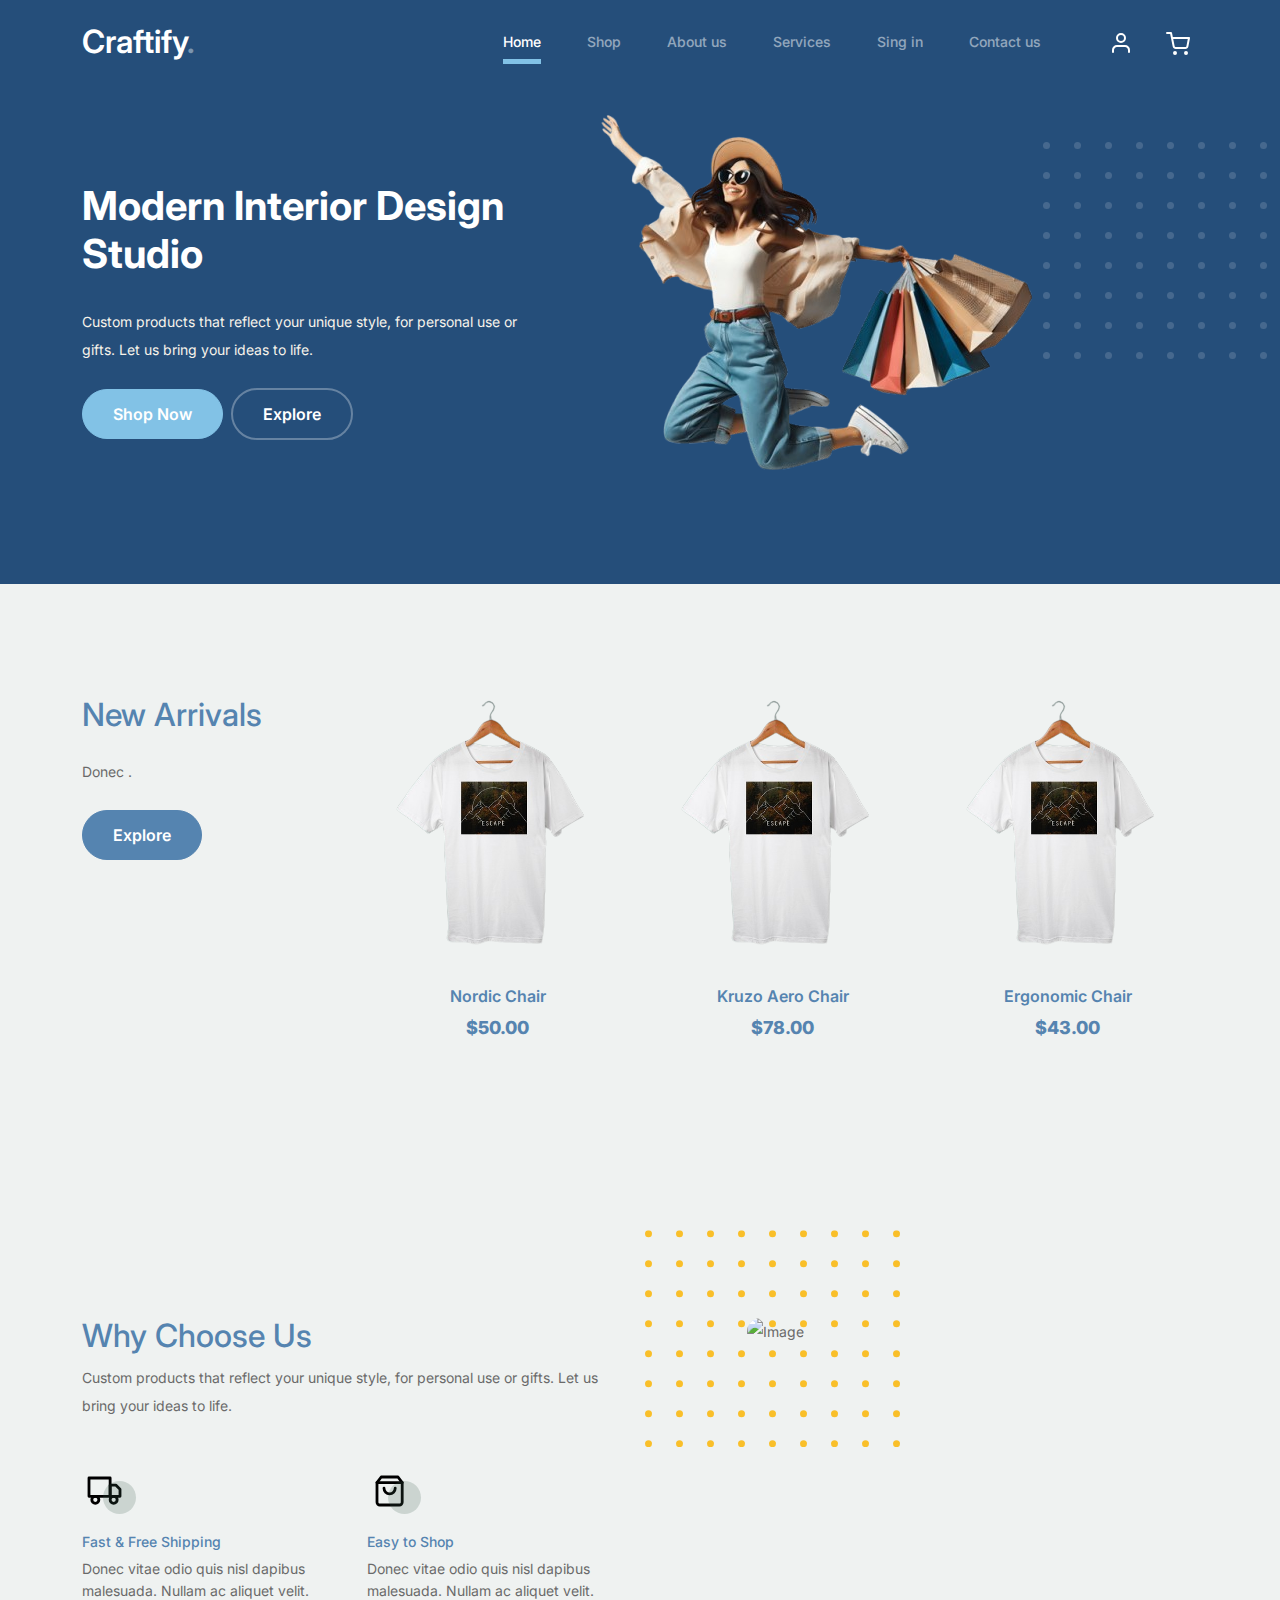
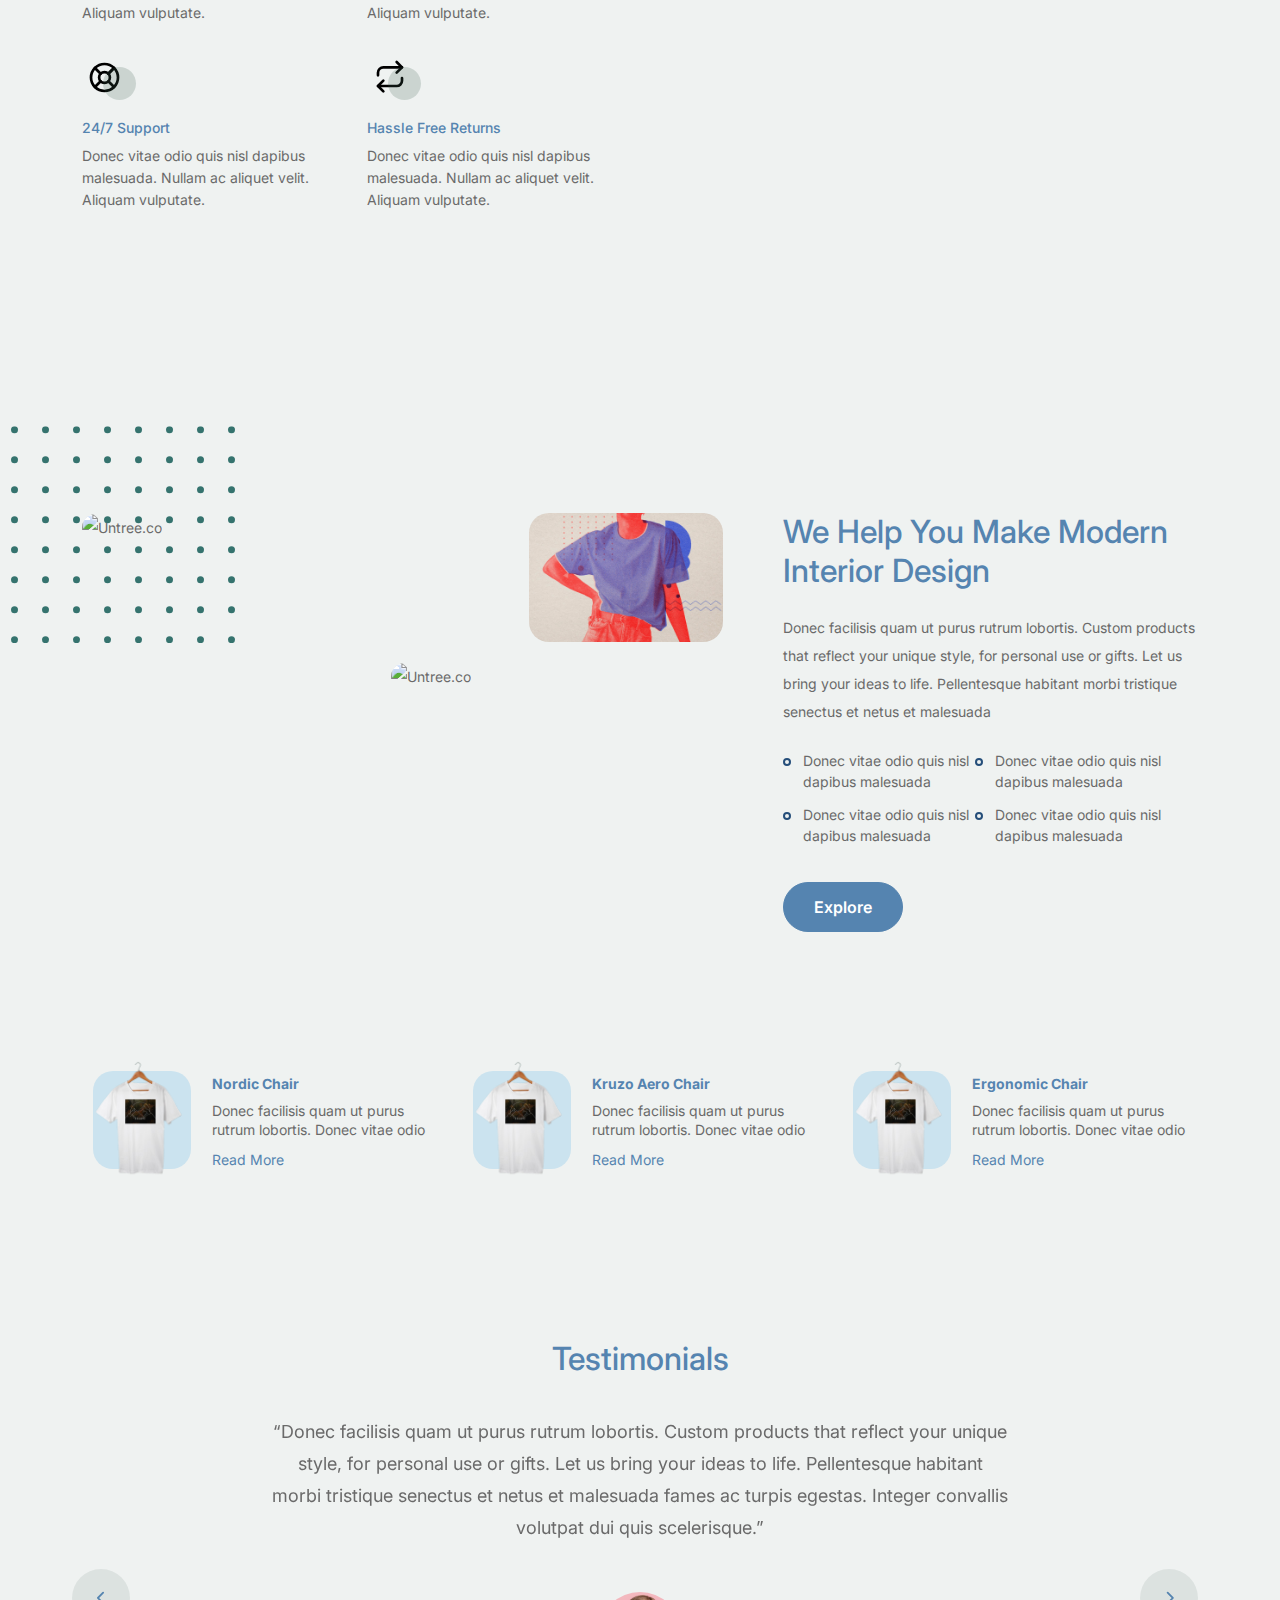
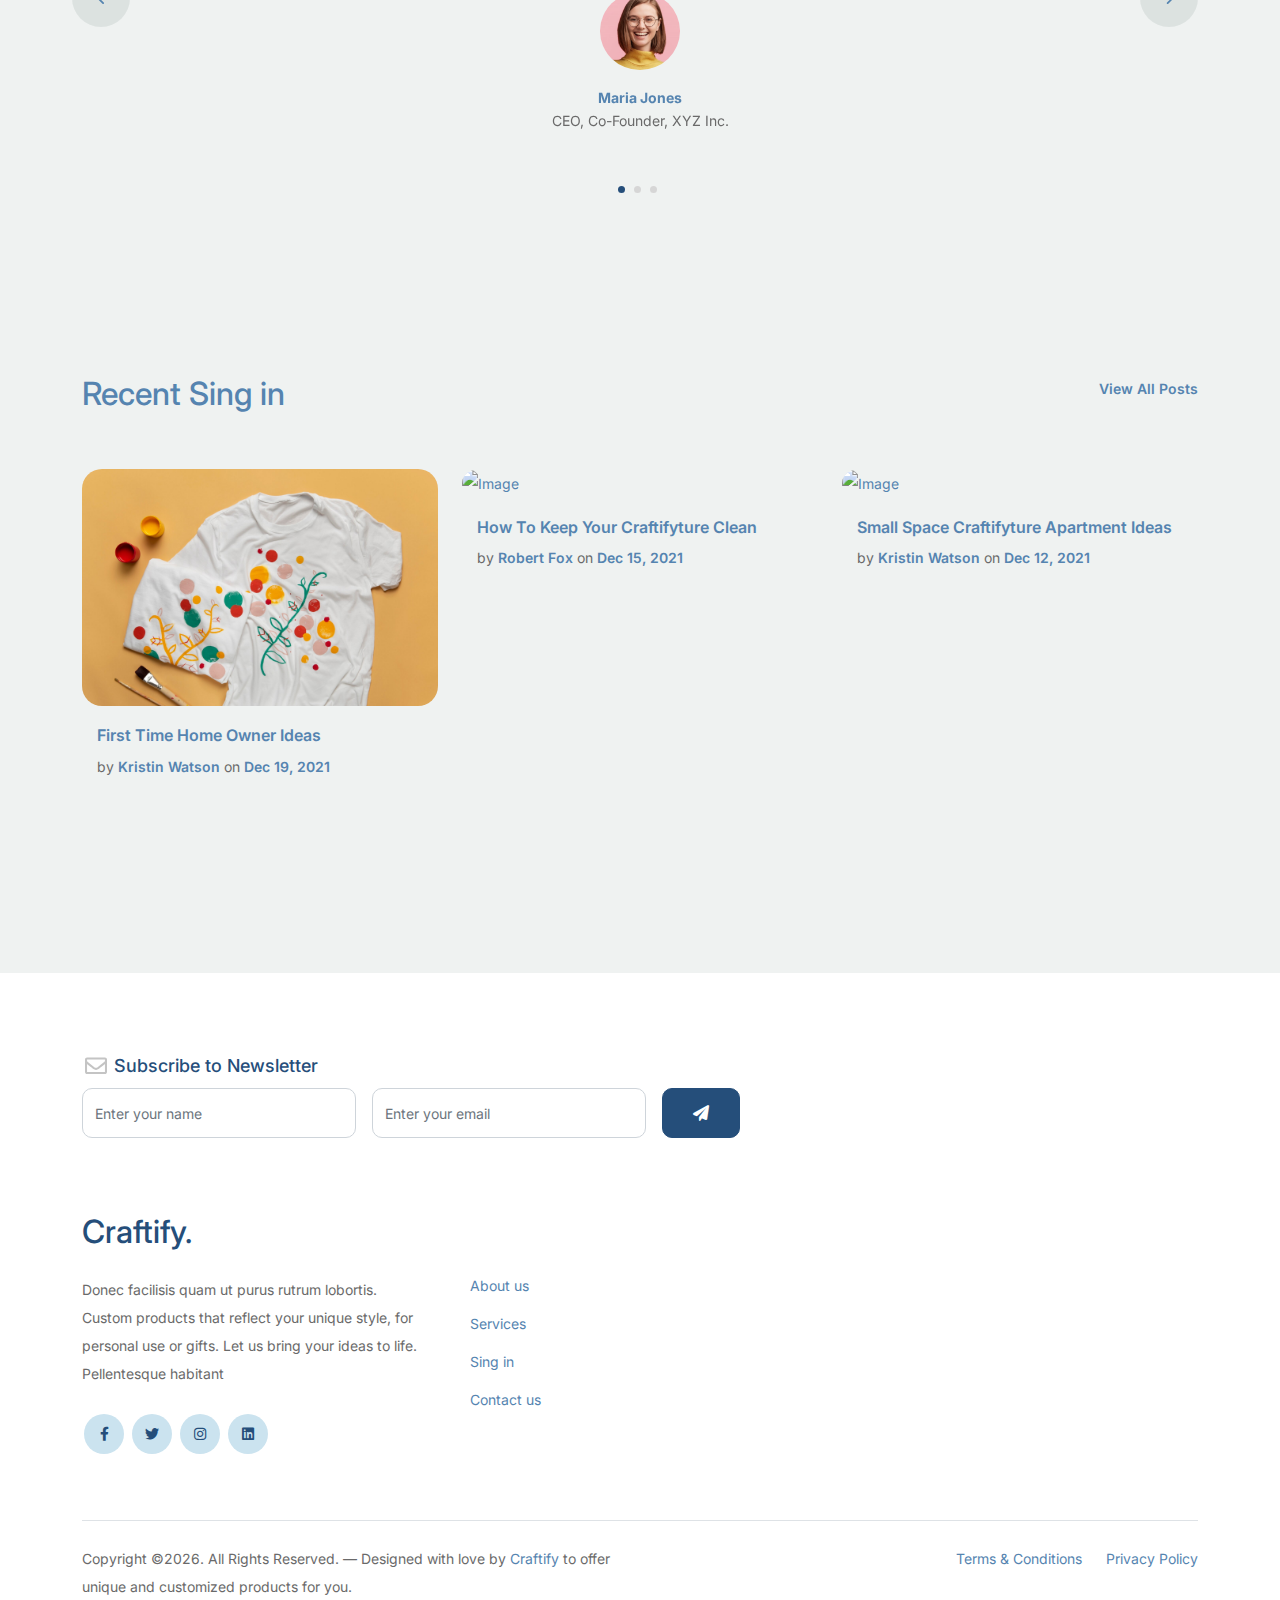
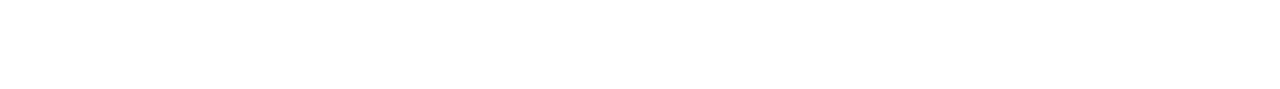
==== public/furni-ed/index.html @ 2b3f705b "Change folder location" ====
<!-- /*
* Bootstrap 5
* Template Name: Craftify
* Template Author: Untree.co
* Template URI: https://untree.co/
* License: https://creativecommons.org/licenses/by/3.0/
*/ -->
<!doctype html>
<html lang="en">
<head>
  <meta charset="utf-8">
  <meta name="viewport" content="width=device-width, initial-scale=1, shrink-to-fit=no">
  <meta name="author" content="Untree.co">
  
  <meta name="description" content="" />
  <meta name="keywords" content="bootstrap, bootstrap4" />

		<!-- Bootstrap CSS -->
		<link href="css/bootstrap.min.css" rel="stylesheet">
		<link href="https://cdnjs.cloudflare.com/ajax/libs/font-awesome/6.0.0-beta3/css/all.min.css" rel="stylesheet">
		<link href="css/tiny-slider.css" rel="stylesheet">
		<link href="css/style.css" rel="stylesheet">
		<link rel="shortcut icon" href="store.png">
		<title>Craftify</title>
	</head>

	<body>

		<!-- Start Header/Navigation -->
		<nav class="custom-navbar navbar navbar navbar-expand-md navbar-dark bg-dark" arial-label="Craftify navigation bar">

			<div class="container">
				<a class="navbar-brand" href="index.html">Craftify<span>.</span></a>

				<button class="navbar-toggler" type="button" data-bs-toggle="collapse" data-bs-target="#navbarsCraftify" aria-controls="navbarsCraftify" aria-expanded="false" aria-label="Toggle navigation">
					<span class="navbar-toggler-icon"></span>
				</button>

				<div class="collapse navbar-collapse" id="navbarsCraftify">
					<ul class="custom-navbar-nav navbar-nav ms-auto mb-2 mb-md-0">
						<li class="nav-item active">
							<a class="nav-link" href="index.html">Home</a>
						</li>
						<li><a class="nav-link" href="shop.html">Shop</a></li>
						<li><a class="nav-link" href="about.html">About us</a></li>
						<li><a class="nav-link" href="services.html">Services</a></li>
						<li><a class="nav-link" href="Singin.html">Sing in</a></li>
						<li><a class="nav-link" href="contact.html">Contact us</a></li>
					</ul>

					<ul class="custom-navbar-cta navbar-nav mb-2 mb-md-0 ms-5">
						<li><a class="nav-link" href="#"><img src="images/user.svg"></a></li>
						<li><a class="nav-link" href="cart.html"><img src="images/cart.svg"></a></li>
					</ul>
				</div>
			</div>
				
		</nav>
		<!-- End Header/Navigation -->

		<!-- Start Hero Section -->
			<div class="hero">
				<div class="container">
					<div class="row justify-content-between">
						<div class="col-lg-5">
							<div class="intro-excerpt">
								<h1>Modern Interior <span clsas="d-block">Design Studio</span></h1>
								<p class="mb-4">Custom products that reflect your unique style, for personal use or gifts. Let us bring your ideas to life.</p>
								<p><a href="" class="btn btn-secondary me-2">Shop Now</a><a href="#" class="btn btn-white-outline">Explore</a></p>
							</div>
						</div>
						<div class="col-lg-7">
							<div class="hero-img-wrap">
 								<img src="images/pngtre.png" class="img-fluid">
 							</div>
						</div>
					</div>
				</div>
			</div>
		<!-- End Hero Section -->

		<!-- Start Product Section -->
		<div class="product-section">
			<div class="container">
				<div class="row">

					<!-- Start Column 1 -->
					<div class="col-md-12 col-lg-3 mb-5 mb-lg-0">
						<h2 class="mb-4 section-title">New Arrivals</h2>
						<p class="mb-4">Donec . </p>
						<p><a href="shop.html" class="btn">Explore</a></p>
					</div> 
					<!-- End Column 1 -->

					<!-- Start Column 2 -->
					<div class="col-12 col-md-4 col-lg-3 mb-5 mb-md-0">
						<a class="product-item" href="cart.html">
							<img src="images/att.png" class="img-fluid product-thumbnail">
							<h3 class="product-title">Nordic Chair</h3>
							<strong class="product-price">$50.00</strong>

							<span class="icon-cross">
								<img src="images/cross.svg" class="img-fluid">
							</span>
						</a>
					</div> 
					<!-- End Column 2 -->

					<!-- Start Column 3 -->
					<div class="col-12 col-md-4 col-lg-3 mb-5 mb-md-0">
						<a class="product-item" href="cart.html">
							<img src="images/att.png" class="img-fluid product-thumbnail">
							<h3 class="product-title">Kruzo Aero Chair</h3>
							<strong class="product-price">$78.00</strong>

							<span class="icon-cross">
								<img src="images/cross.svg" class="img-fluid">
							</span>
						</a>
					</div>
					<!-- End Column 3 -->

					<!-- Start Column 4 -->
					<div class="col-12 col-md-4 col-lg-3 mb-5 mb-md-0">
						<a class="product-item" href="cart.html">
							<img src="images/att.png" class="img-fluid product-thumbnail">
							<h3 class="product-title">Ergonomic Chair</h3>
							<strong class="product-price">$43.00</strong>

							<span class="icon-cross">
								<img src="images/cross.svg" class="img-fluid">
							</span>
						</a>
					</div>
					<!-- End Column 4 -->

				</div>
			</div>
		</div>
		<!-- End Product Section -->

		<!-- Start Why Choose Us Section -->
		<div class="why-choose-section">
			<div class="container">
				<div class="row justify-content-between">
					<div class="col-lg-6">
						<h2 class="section-title">Why Choose Us</h2>
						<p>Custom products that reflect your unique style, for personal use or gifts. Let us bring your ideas to life.</p>

						<div class="row my-5">
							<div class="col-6 col-md-6">
								<div class="feature">
									<div class="icon">
										<img src="images/truck.svg" alt="Image" class="imf-fluid">
									</div>
									<h3>Fast &amp; Free Shipping</h3>
									<p>Donec vitae odio quis nisl dapibus malesuada. Nullam ac aliquet velit. Aliquam vulputate.</p>
								</div>
							</div>

							<div class="col-6 col-md-6">
								<div class="feature">
									<div class="icon">
										<img src="images/bag.svg" alt="Image" class="imf-fluid">
									</div>
									<h3>Easy to Shop</h3>
									<p>Donec vitae odio quis nisl dapibus malesuada. Nullam ac aliquet velit. Aliquam vulputate.</p>
								</div>
							</div>

							<div class="col-6 col-md-6">
								<div class="feature">
									<div class="icon">
										<img src="images/support.svg" alt="Image" class="imf-fluid">
									</div>
									<h3>24/7 Support</h3>
									<p>Donec vitae odio quis nisl dapibus malesuada. Nullam ac aliquet velit. Aliquam vulputate.</p>
								</div>
							</div>

							<div class="col-6 col-md-6">
								<div class="feature">
									<div class="icon">
										<img src="images/return.svg" alt="Image" class="imf-fluid">
									</div>
									<h3>Hassle Free Returns</h3>
									<p>Donec vitae odio quis nisl dapibus malesuada. Nullam ac aliquet velit. Aliquam vulputate.</p>
								</div>
							</div>

						</div>
					</div>

					<div class="col-lg-5">
						<div class="img-wrap">
							<img src="images/front.jpg" alt="Image" class="img-fluid">
						</div>
					</div>

				</div>
			</div>
		</div>
		<!-- End Why Choose Us Section -->

		<!-- Start We Help Section -->
		<div class="we-help-section">
			<div class="container">
				<div class="row justify-content-between">
					<div class="col-lg-7 mb-5 mb-lg-0">
						<div class="imgs-grid">
							<div class="grid grid-1"><img src="images/woman.jpg" alt="Untree.co"></div>
							<div class="grid grid-2"><img src="images/xx.jpg" alt="Untree.co"></div>
							<div class="grid grid-3"><img src="images/pretty.jpg" alt="Untree.co"></div>
						</div>
					</div>
					<div class="col-lg-5 ps-lg-5">
						<h2 class="section-title mb-4">We Help You Make Modern Interior Design</h2>
						<p>Donec facilisis quam ut purus rutrum lobortis. Custom products that reflect your unique style, for personal use or gifts. Let us bring your ideas to life. Pellentesque habitant morbi tristique senectus et netus et malesuada</p>

						<ul class="list-unstyled custom-list my-4">
							<li>Donec vitae odio quis nisl dapibus malesuada</li>
							<li>Donec vitae odio quis nisl dapibus malesuada</li>
							<li>Donec vitae odio quis nisl dapibus malesuada</li>
							<li>Donec vitae odio quis nisl dapibus malesuada</li>
						</ul>
						<p><a herf="#" class="btn">Explore</a></p>
					</div>
				</div>
			</div>
		</div>
		<!-- End We Help Section -->

		<!-- Start Popular Product -->
		<div class="popular-product">
			<div class="container">
				<div class="row">

					<div class="col-12 col-md-6 col-lg-4 mb-4 mb-lg-0">
						<div class="product-item-sm d-flex">
							<div class="thumbnail">
								<img src="images/att.png" alt="Image" class="img-fluid">
							</div>
							<div class="pt-3">
								<h3>Nordic Chair</h3>
								<p>Donec facilisis quam ut purus rutrum lobortis. Donec vitae odio </p>
								<p><a href="#">Read More</a></p>
							</div>
						</div>
					</div>

					<div class="col-12 col-md-6 col-lg-4 mb-4 mb-lg-0">
						<div class="product-item-sm d-flex">
							<div class="thumbnail">
								<img src="images/att.png" alt="Image" class="img-fluid">
							</div>
							<div class="pt-3">
								<h3>Kruzo Aero Chair</h3>
								<p>Donec facilisis quam ut purus rutrum lobortis. Donec vitae odio </p>
								<p><a href="#">Read More</a></p>
							</div>
						</div>
					</div>

					<div class="col-12 col-md-6 col-lg-4 mb-4 mb-lg-0">
						<div class="product-item-sm d-flex">
							<div class="thumbnail">
								<img src="images/att.png" alt="Image" class="img-fluid">
							</div>
							<div class="pt-3">
								<h3>Ergonomic Chair</h3>
								<p>Donec facilisis quam ut purus rutrum lobortis. Donec vitae odio </p>
								<p><a href="#">Read More</a></p>
							</div>
						</div>
					</div>

				</div>
			</div>
		</div>
		<!-- End Popular Product -->

		<!-- Start Testimonial Slider -->
		<div class="testimonial-section">
			<div class="container">
				<div class="row">
					<div class="col-lg-7 mx-auto text-center">
						<h2 class="section-title">Testimonials</h2>
					</div>
				</div>

				<div class="row justify-content-center">
					<div class="col-lg-12">
						<div class="testimonial-slider-wrap text-center">

							<div id="testimonial-nav">
								<span class="prev" data-controls="prev"><span class="fa fa-chevron-left"></span></span>
								<span class="next" data-controls="next"><span class="fa fa-chevron-right"></span></span>
							</div>

							<div class="testimonial-slider">
								
								<div class="item">
									<div class="row justify-content-center">
										<div class="col-lg-8 mx-auto">

											<div class="testimonial-block text-center">
												<blockquote class="mb-5">
													<p>&ldquo;Donec facilisis quam ut purus rutrum lobortis. Custom products that reflect your unique style, for personal use or gifts. Let us bring your ideas to life. Pellentesque habitant morbi tristique senectus et netus et malesuada fames ac turpis egestas. Integer convallis volutpat dui quis scelerisque.&rdquo;</p>
												</blockquote>

												<div class="author-info">
													<div class="author-pic">
														<img src="images/person-1.png" alt="Maria Jones" class="img-fluid">
													</div>
													<h3 class="font-weight-bold">Maria Jones</h3>
													<span class="position d-block mb-3">CEO, Co-Founder, XYZ Inc.</span>
												</div>
											</div>

										</div>
									</div>
								</div> 
								<!-- END item -->

								<div class="item">
									<div class="row justify-content-center">
										<div class="col-lg-8 mx-auto">

											<div class="testimonial-block text-center">
												<blockquote class="mb-5">
													<p>&ldquo;Donec facilisis quam ut purus rutrum lobortis. Custom products that reflect your unique style, for personal use or gifts. Let us bring your ideas to life. Pellentesque habitant morbi tristique senectus et netus et malesuada fames ac turpis egestas. Integer convallis volutpat dui quis scelerisque.&rdquo;</p>
												</blockquote>

												<div class="author-info">
													<div class="author-pic">
														<img src="images/person-1.png" alt="Maria Jones" class="img-fluid">
													</div>
													<h3 class="font-weight-bold">Maria Jones</h3>
													<span class="position d-block mb-3">CEO, Co-Founder, XYZ Inc.</span>
												</div>
											</div>

										</div>
									</div>
								</div> 
								<!-- END item -->

								<div class="item">
									<div class="row justify-content-center">
										<div class="col-lg-8 mx-auto">

											<div class="testimonial-block text-center">
												<blockquote class="mb-5">
													<p>&ldquo;Donec facilisis quam ut purus rutrum lobortis. Custom products that reflect your unique style, for personal use or gifts. Let us bring your ideas to life. Pellentesque habitant morbi tristique senectus et netus et malesuada fames ac turpis egestas. Integer convallis volutpat dui quis scelerisque.&rdquo;</p>
												</blockquote>

												<div class="author-info">
													<div class="author-pic">
														<img src="images/person-1.png" alt="Maria Jones" class="img-fluid">
													</div>
													<h3 class="font-weight-bold">Maria Jones</h3>
													<span class="position d-block mb-3">CEO, Co-Founder, XYZ Inc.</span>
												</div>
											</div>

										</div>
									</div>
								</div> 
								<!-- END item -->

							</div>

						</div>
					</div>
				</div>
			</div>
		</div>
		<!-- End Testimonial Slider -->

		<!-- Start Singin Section -->
		<div class="Singin-section">
			<div class="container">
				<div class="row mb-5">
					<div class="col-md-6">
						<h2 class="section-title">Recent Sing in</h2>
					</div>
					<div class="col-md-6 text-start text-md-end">
						<a href="#" class="more">View All Posts</a>
					</div>
				</div>

				<div class="row">

					<div class="col-12 col-sm-6 col-md-4 mb-4 mb-md-0">
						<div class="post-entry">
							<a href="#" class="post-thumbnail"><img src="images/plain.jpg" alt="Image" class="img-fluid"></a>
							<div class="post-content-entry">
								<h3><a href="#">First Time Home Owner Ideas</a></h3>
								<div class="meta">
									<span>by <a href="#">Kristin Watson</a></span> <span>on <a href="#">Dec 19, 2021</a></span>
								</div>
							</div>
						</div>
					</div>

					<div class="col-12 col-sm-6 col-md-4 mb-4 mb-md-0">
						<div class="post-entry">
							<a href="#" class="post-thumbnail"><img src="images/top.jpg" alt="Image" class="img-fluid"></a>
							<div class="post-content-entry">
								<h3><a href="#">How To Keep Your Craftifyture Clean</a></h3>
								<div class="meta">
									<span>by <a href="#">Robert Fox</a></span> <span>on <a href="#">Dec 15, 2021</a></span>
								</div>
							</div>
						</div>
					</div>

					<div class="col-12 col-sm-6 col-md-4 mb-4 mb-md-0">
						<div class="post-entry">
							<a href="#" class="post-thumbnail"><img src="images/white.jpg" alt="Image" class="img-fluid"></a>
							<div class="post-content-entry">
								<h3><a href="#">Small Space Craftifyture Apartment Ideas</a></h3>
								<div class="meta">
									<span>by <a href="#">Kristin Watson</a></span> <span>on <a href="#">Dec 12, 2021</a></span>
								</div>
							</div>
						</div>
					</div>

				</div>
			</div>
		</div>
		<!-- End Singin Section -->	

		
		<!-- Start Footer Section -->
		<footer class="footer-section">
			<div class="container relative">


				<div class="row">
					<div class="col-lg-8">
						<div class="subscription-form">
							<h3 class="d-flex align-items-center"><span class="me-1"><img src="images/envelope-outline.svg" alt="Image" class="img-fluid"></span><span>Subscribe to Newsletter</span></h3>

							<form action="#" class="row g-3">
								<div class="col-auto">
									<input type="text" class="form-control" placeholder="Enter your name">
								</div>
								<div class="col-auto">
									<input type="email" class="form-control" placeholder="Enter your email">
								</div>
								<div class="col-auto">
									<button class="btn btn-primary">
										<span class="fa fa-paper-plane"></span>
									</button>
								</div>
							</form>

						</div>
					</div>
				</div>

				<div class="row g-5 mb-5">
					<div class="col-lg-4">
						<div class="mb-4 footer-logo-wrap"><a href="#" class="footer-logo">Craftify<span>.</span></a></div>
						<p class="mb-4">Donec facilisis quam ut purus rutrum lobortis. Custom products that reflect your unique style, for personal use or gifts. Let us bring your ideas to life. Pellentesque habitant</p>

						<ul class="list-unstyled custom-social">
							<li><a href="#"><span class="fa fa-brands fa-facebook-f"></span></a></li>
							<li><a href="#"><span class="fa fa-brands fa-twitter"></span></a></li>
							<li><a href="#"><span class="fa fa-brands fa-instagram"></span></a></li>
							<li><a href="#"><span class="fa fa-brands fa-linkedin"></span></a></li>
						</ul>
					</div>

					<div class="col-lg-8">
						<div class="row links-wrap">
							<div class="col-6 col-sm-6 col-md-3">
								<ul class="list-unstyled">
									<li><a href="#">About us</a></li>
									<li><a href="#">Services</a></li>
									<li><a href="#">Sing in</a></li>
									<li><a href="#">Contact us</a></li>
								</ul>
							</div>

						

						
						</div>
					</div>

				</div>

				<div class="border-top copyright">
					<div class="row pt-4">
						<div class="col-lg-6">
							<p class="mb-2 text-center text-lg-start">
								Copyright &copy;<script>document.write(new Date().getFullYear());</script>. All Rights Reserved. &mdash; 
								Designed with love by <a href="http://127.0.0.1:5500/furni-ed/index.html">Craftify</a> 
								to offer unique and customized products for you.
							</p>
							
						</div>

						<div class="col-lg-6 text-center text-lg-end">
							<ul class="list-unstyled d-inline-flex ms-auto">
								<li class="me-4"><a href="#">Terms &amp; Conditions</a></li>
								<li><a href="#">Privacy Policy</a></li>
							</ul>
						</div>

					</div>
				</div>

			</div>
		</footer>
		<!-- End Footer Section -->	



		<script src="js/bootstrap.bundle.min.js"></script>
		<script src="js/tiny-slider.js"></script>
		<script src="js/custom.js"></script>
	</body>

</html>
---- public/furni-ed/css/tiny-slider.css ----
.tns-outer{padding:0 !important}.tns-outer [hidden]{display:none !important}.tns-outer [aria-controls],.tns-outer [data-action]{cursor:pointer}.tns-slider{-webkit-transition:all 0s;-moz-transition:all 0s;transition:all 0s}.tns-slider>.tns-item{-webkit-box-sizing:border-box;-moz-box-sizing:border-box;box-sizing:border-box}.tns-horizontal.tns-subpixel{white-space:nowrap}.tns-horizontal.tns-subpixel>.tns-item{display:inline-block;vertical-align:top;white-space:normal}.tns-horizontal.tns-no-subpixel:after{content:'';display:table;clear:both}.tns-horizontal.tns-no-subpixel>.tns-item{float:left}.tns-horizontal.tns-carousel.tns-no-subpixel>.tns-item{margin-right:-100%}.tns-no-calc{position:relative;left:0}.tns-gallery{position:relative;left:0;min-height:1px}.tns-gallery>.tns-item{position:absolute;left:-100%;-webkit-transition:transform 0s, opacity 0s;-moz-transition:transform 0s, opacity 0s;transition:transform 0s, opacity 0s}.tns-gallery>.tns-slide-active{position:relative;left:auto !important}.tns-gallery>.tns-moving{-webkit-transition:all 0.25s;-moz-transition:all 0.25s;transition:all 0.25s}.tns-autowidth{display:inline-block}.tns-lazy-img{-webkit-transition:opacity 0.6s;-moz-transition:opacity 0.6s;transition:opacity 0.6s;opacity:0.6}.tns-lazy-img.tns-complete{opacity:1}.tns-ah{-webkit-transition:height 0s;-moz-transition:height 0s;transition:height 0s}.tns-ovh{overflow:hidden}.tns-visually-hidden{position:absolute;left:-10000em}.tns-transparent{opacity:0;visibility:hidden}.tns-fadeIn{opacity:1;filter:alpha(opacity=100);z-index:0}.tns-normal,.tns-fadeOut{opacity:0;filter:alpha(opacity=0);z-index:-1}.tns-vpfix{white-space:nowrap}.tns-vpfix>div,.tns-vpfix>li{display:inline-block}.tns-t-subp2{margin:0 auto;width:310px;position:relative;height:10px;overflow:hidden}.tns-t-ct{width:2333.3333333%;width:-webkit-calc(100% * 70 / 3);width:-moz-calc(100% * 70 / 3);width:calc(100% * 70 / 3);position:absolute;right:0}.tns-t-ct:after{content:'';display:table;clear:both}.tns-t-ct>div{width:1.4285714%;width:-webkit-calc(100% / 70);width:-moz-calc(100% / 70);width:calc(100% / 70);height:10px;float:left}

/*# sourceMappingURL=sourcemaps/tiny-slider.css.map */
---- public/furni-ed/css/style.css ----
/*
* Template Name: UntreeStore
* Template Author: Untree.co
* Author URI: https://untree.co/
* License: https://creativecommons.org/licenses/by/3.0/
*/
@import url("https://fonts.googleapis.com/css2?family=Inter:wght@400;500;600;700;800&display=swap");
body {
  overflow-x: hidden;
  position: relative; }

body {
  font-family: "Inter", sans-serif;
  font-weight: 400;
  line-height: 28px;
  color: #6a6a6a;
  font-size: 14px;
  background-color: #eff2f1; }

a {
  text-decoration: none;
  -webkit-transition: .3s all ease;
  -o-transition: .3s all ease;
  transition: .3s all ease;
  color: #5584b0;
  text-decoration: underline; }
  a:hover {
    color: #5584b0;
    text-decoration: none; }
  a.more {
    font-weight: 600;
    text-decoration: none; }

.custom-navbar {
  background: #254e7a !important;
  padding-top: 20px;
  padding-bottom: 20px; }
  .custom-navbar .navbar-brand {
    font-size: 32px;
    font-weight: 600; }
    .custom-navbar .navbar-brand > span {
      opacity: .4; }
  .custom-navbar .navbar-toggler {
    border-color: transparent; }
    .custom-navbar .navbar-toggler:active, .custom-navbar .navbar-toggler:focus {
      -webkit-box-shadow: none;
      box-shadow: none;
      outline: none; }
  @media (min-width: 992px) {
    .custom-navbar .custom-navbar-nav li {
      margin-left: 15px;
      margin-right: 15px; } }
  .custom-navbar .custom-navbar-nav li a {
    font-weight: 500;
    color: #ffffff !important;
    opacity: .5;
    -webkit-transition: .3s all ease;
    -o-transition: .3s all ease;
    transition: .3s all ease;
    position: relative; }
    @media (min-width: 768px) {
      .custom-navbar .custom-navbar-nav li a:before {
        content: "";
        position: absolute;
        bottom: 0;
        left: 8px;
        right: 8px;
        background: #82c2e6;
        height: 5px;
        opacity: 1;
        visibility: visible;
        width: 0;
        -webkit-transition: .15s all ease-out;
        -o-transition: .15s all ease-out;
        transition: .15s all ease-out; } }
    .custom-navbar .custom-navbar-nav li a:hover {
      opacity: 1; }
      .custom-navbar .custom-navbar-nav li a:hover:before {
        width: calc(100% - 16px); }
  .custom-navbar .custom-navbar-nav li.active a {
    opacity: 1; }
    .custom-navbar .custom-navbar-nav li.active a:before {
      width: calc(100% - 16px); }
  .custom-navbar .custom-navbar-cta {
    margin-left: 0 !important;
    -webkit-box-orient: horizontal;
    -webkit-box-direction: normal;
    -ms-flex-direction: row;
    flex-direction: row; }
    @media (min-width: 768px) {
      .custom-navbar .custom-navbar-cta {
        margin-left: 40px !important; } }
    .custom-navbar .custom-navbar-cta li {
      margin-left: 0px;
      margin-right: 0px; }
      .custom-navbar .custom-navbar-cta li:first-child {
        margin-right: 20px; }

.hero {
  background: #254e7a;
  padding: calc(4rem - 30px) 0 0rem 0; }
  @media (min-width: 768px) {
    .hero {
      padding: calc(4rem - 30px) 0 4rem 0; } }
  @media (min-width: 992px) {
    .hero {
      padding: calc(8rem - 30px) 0 8rem 0; } }
  .hero .intro-excerpt {
    position: relative;
    z-index: 4; }
    @media (min-width: 992px) {
      .hero .intro-excerpt {
        max-width: 450px; } }
  .hero h1 {
    
    font-weight: 700;
    color: #ffffff;
    margin-bottom: 30px; }
    @media (min-width: 1400px) {
      .hero h1 {
        font-size: 54px; } }
  .hero p {
    color: #f7f3ea;
    margin-botom: 30px; }
  .hero .hero-img-wrap {
    position: relative; }
    .hero .hero-img-wrap img {
      position: relative;
      top: 0px;
      right: 0px;
      z-index: 2;
      max-width: 780px;
      left: -20px; }
      @media (min-width: 768px) {
        .hero .hero-img-wrap img {
          right: 0px;
          left: -100px; } }
      @media (min-width: 992px) {
        .hero .hero-img-wrap img {
          left: 0px;
          top: -80px;
          position: absolute;
          right: -50px; } }
      @media (min-width: 1200px) {
        .hero .hero-img-wrap img {
          left: 0px;
          top: -80px;
          right: -100px; } }
    .hero .hero-img-wrap:after {
      content: "";
      position: absolute;
      width: 255px;
      height: 217px;
      background-image: url("../images/dots-light.svg");
      background-size: contain;
      background-repeat: no-repeat;
      right: -100px;
      top: -0px; }
      @media (min-width: 1200px) {
        .hero .hero-img-wrap:after {
          top: -40px; } }

.btn {
  font-weight: 600;
  padding: 12px 30px;
  border-radius: 30px;
  color: #ffffff;
  background: #5584b0;
  border-color: #5584b0; }
  .btn:hover {
    color: #ffffff;
    background: #82c2e6;
    border-color: #5584b0; }
  .btn:active, .btn:focus {
    outline: none !important;
    -webkit-box-shadow: none;
    box-shadow: none; }
  .btn.btn-primary {
    background: #254e7a;
    border-color: #254e7a; }
    .btn.btn-primary:hover {
      background: #82c2e6;
      border-color: #5584b0;; }
  .btn.btn-secondary {
    color: #FFFFFF;
    background: #82c2e6;
    border-color: #82c2e6; }
    .btn.btn-secondary:hover {
      background: #c9a142;
      border-color: #086cd7; }
  .btn.btn-white-outline {
    background: transparent;
    border-width: 2px;
    border-color: rgba(255, 255, 255, 0.3); }
    .btn.btn-white-outline:hover {
      border-color: white;
      color: #ffffff; }

.section-title {
  color: #5584b0; }

.product-section {
  padding: 7rem 0; }
  .product-section .product-item {
    text-align: center;
    text-decoration: none;
    display: block;
    position: relative;
    padding-bottom: 50px;
    cursor: pointer; }
    .product-section .product-item .product-thumbnail {
      margin-bottom: 30px;
      position: relative;
      top: 0;
      -webkit-transition: .3s all ease;
      -o-transition: .3s all ease;
      transition: .3s all ease; }
    .product-section .product-item h3 {
      font-weight: 600;
      font-size: 16px; }
    .product-section .product-item strong {
      font-weight: 800 !important;
      font-size: 18px !important; }
    .product-section .product-item h3, .product-section .product-item strong {
      color: #5584b0;
      text-decoration: none; }
    .product-section .product-item .icon-cross {
      position: absolute;
      width: 35px;
      height: 35px;
      display: inline-block;
      background: #5584b0;
      bottom: 15px;
      left: 50%;
      -webkit-transform: translateX(-50%);
      -ms-transform: translateX(-50%);
      transform: translateX(-50%);
      margin-bottom: -17.5px;
      border-radius: 50%;
      opacity: 0;
      visibility: hidden;
      -webkit-transition: .3s all ease;
      -o-transition: .3s all ease;
      transition: .3s all ease; }
      .product-section .product-item .icon-cross img {
        position: absolute;
        left: 50%;
        top: 50%;
        -webkit-transform: translate(-50%, -50%);
        -ms-transform: translate(-50%, -50%);
        transform: translate(-50%, -50%); }
    .product-section .product-item:before {
      bottom: 0;
      left: 0;
      right: 0;
      position: absolute;
      content: "";
      background: #cbe3ef;
      height: 0%;
      z-index: -1;
      border-radius: 10px;
      -webkit-transition: .3s all ease;
      -o-transition: .3s all ease;
      transition: .3s all ease; }
    .product-section .product-item:hover .product-thumbnail {
      top: -25px; }
    .product-section .product-item:hover .icon-cross {
      bottom: 0;
      opacity: 1;
      visibility: visible; }
    .product-section .product-item:hover:before {
      height: 70%; }

.why-choose-section {
  padding: 7rem 0; }
  .why-choose-section .img-wrap {
    position: relative; }
    .why-choose-section .img-wrap:before {
      position: absolute;
      content: "";
      width: 255px;
      height: 217px;
      background-image: url("../images/dots-yellow.svg");
      background-repeat: no-repeat;
      background-size: contain;
      -webkit-transform: translate(-40%, -40%);
      -ms-transform: translate(-40%, -40%);
      transform: translate(-40%, -40%);
      z-index: -1;
     }
      
    .why-choose-section .img-wrap img {
      border-radius: 20px; }

.feature {
  margin-bottom: 30px; }
  .feature .icon {
    display: inline-block;
    position: relative;
    margin-bottom: 20px; }
    .feature .icon:before {
      content: "";
      width: 33px;
      height: 33px;
      position: absolute;
      background: rgba(59, 93, 80, 0.2);
      border-radius: 50%;
      right: -8px;
      bottom: 0; }
  .feature h3 {
    font-size: 14px;
    color: #5584b0; }
  .feature p {
    font-size: 14px;
    line-height: 22px;
    color: #6a6a6a; }

.we-help-section {
  padding: 7rem 0; }
  .we-help-section .imgs-grid {
    display: -ms-grid;
    display: grid;
    -ms-grid-columns: (1fr)[27];
    grid-template-columns: repeat(27, 1fr);
    position: relative; }
    .we-help-section .imgs-grid:before {
      position: absolute;
      content: "";
      width: 255px;
      height: 217px;
      background-image: url("../images/dots-green.svg");
      background-size: contain;
      background-repeat: no-repeat;
      -webkit-transform: translate(-40%, -40%);
      -ms-transform: translate(-40%, -40%);
      transform: translate(-40%, -40%);
      z-index: -1; }
    .we-help-section .imgs-grid .grid {
      position: relative; }
      .we-help-section .imgs-grid .grid img {
        border-radius: 20px;
        max-width: 100%; }
      .we-help-section .imgs-grid .grid.grid-1 {
        -ms-grid-column: 1;
        -ms-grid-column-span: 18;
        grid-column: 1 / span 18;
        -ms-grid-row: 1;
        -ms-grid-row-span: 27;
        grid-row: 1 / span 27; }
      .we-help-section .imgs-grid .grid.grid-2 {
        -ms-grid-column: 19;
        -ms-grid-column-span: 27;
        grid-column: 19 / span 27;
        -ms-grid-row: 1;
        -ms-grid-row-span: 5;
        grid-row: 1 / span 5;
        padding-left: 20px; }
      .we-help-section .imgs-grid .grid.grid-3 {
        -ms-grid-column: 14;
        -ms-grid-column-span: 16;
        grid-column: 14 / span 16;
        -ms-grid-row: 6;
        -ms-grid-row-span: 27;
        grid-row: 6 / span 27;
        padding-top: 20px; }

.custom-list {
  width: 100%; }
  .custom-list li {
    display: inline-block;
    width: calc(50% - 20px);
    margin-bottom: 12px;
    line-height: 1.5;
    position: relative;
    padding-left: 20px; }
    .custom-list li:before {
      content: "";
      width: 8px;
      height: 8px;
      border-radius: 50%;
      border: 2px solid #254e7a;
      position: absolute;
      left: 0;
      top: 8px; }

.popular-product {
  padding: 0 0 7rem 0; }
  .popular-product .product-item-sm h3 {
    font-size: 14px;
    font-weight: 700;
    color: #5584b0; }
  .popular-product .product-item-sm a {
    text-decoration: none;
    color: #5584b0;
    -webkit-transition: .3s all ease;
    -o-transition: .3s all ease;
    transition: .3s all ease; }
    .popular-product .product-item-sm a:hover {
      color: rgba(47, 47, 47, 0.5); }
  .popular-product .product-item-sm p {
    line-height: 1.4;
    margin-bottom: 10px;
    font-size: 14px; }
  .popular-product .product-item-sm .thumbnail {
    margin-right: 10px;
    -webkit-box-flex: 0;
    -ms-flex: 0 0 120px;
    flex: 0 0 120px;
    position: relative; }
    .popular-product .product-item-sm .thumbnail:before {
      content: "";
      position: absolute;
      border-radius: 20px;
      background: #cbe3ef;
      width: 98px;
      height: 98px;
      top: 50%;
      left: 50%;
      -webkit-transform: translate(-50%, -50%);
      -ms-transform: translate(-50%, -50%);
      transform: translate(-50%, -50%);
      z-index: -1; }

.testimonial-section {
  padding: 3rem 0 7rem 0; }

.testimonial-slider-wrap {
  position: relative; }
  .testimonial-slider-wrap .tns-inner {
    padding-top: 30px; }
  .testimonial-slider-wrap .item .testimonial-block blockquote {
    font-size: 16px; }
    @media (min-width: 768px) {
      .testimonial-slider-wrap .item .testimonial-block blockquote {
        line-height: 32px;
        font-size: 18px; } }
  .testimonial-slider-wrap .item .testimonial-block .author-info .author-pic {
    margin-bottom: 20px; }
    .testimonial-slider-wrap .item .testimonial-block .author-info .author-pic img {
      max-width: 80px;
      border-radius: 50%; }
  .testimonial-slider-wrap .item .testimonial-block .author-info h3 {
    font-size: 14px;
    font-weight: 700;
    color: #5584b0;
    margin-bottom: 0; }
  .testimonial-slider-wrap #testimonial-nav {
    position: absolute;
    top: 50%;
    z-index: 99;
    width: 100%;
    display: none; }
    @media (min-width: 768px) {
      .testimonial-slider-wrap #testimonial-nav {
        display: block; } }
    .testimonial-slider-wrap #testimonial-nav > span {
      cursor: pointer;
      position: absolute;
      width: 58px;
      height: 58px;
      line-height: 58px;
      border-radius: 50%;
      background: rgba(59, 93, 80, 0.1);
      color: #5584b0;
      -webkit-transition: .3s all ease;
      -o-transition: .3s all ease;
      transition: .3s all ease; }
      .testimonial-slider-wrap #testimonial-nav > span:hover {
        background: #254e7a;
        color: #ffffff; }
    .testimonial-slider-wrap #testimonial-nav .prev {
      left: -10px; }
    .testimonial-slider-wrap #testimonial-nav .next {
      right: 0; }
  .testimonial-slider-wrap .tns-nav {
    position: absolute;
    bottom: -50px;
    left: 50%;
    -webkit-transform: translateX(-50%);
    -ms-transform: translateX(-50%);
    transform: translateX(-50%); }
    .testimonial-slider-wrap .tns-nav button {
      background: none;
      border: none;
      display: inline-block;
      position: relative;
      width: 0 !important;
      height: 7px !important;
      margin: 2px; }
      .testimonial-slider-wrap .tns-nav button:active, .testimonial-slider-wrap .tns-nav button:focus, .testimonial-slider-wrap .tns-nav button:hover {
        outline: none;
        -webkit-box-shadow: none;
        box-shadow: none;
        background: none; }
      .testimonial-slider-wrap .tns-nav button:before {
        display: block;
        width: 7px;
        height: 7px;
        left: 0;
        top: 0;
        position: absolute;
        content: "";
        border-radius: 50%;
        -webkit-transition: .3s all ease;
        -o-transition: .3s all ease;
        transition: .3s all ease;
        background-color: #d6d6d6; }
      .testimonial-slider-wrap .tns-nav button:hover:before, .testimonial-slider-wrap .tns-nav button.tns-nav-active:before {
        background-color: #254e7a; }

.before-footer-section {
  padding: 7rem 0 12rem 0 !important; }

.Singin-section {
  padding: 7rem 0 12rem 0; }
  .Singin-section .post-entry a {
    text-decoration: none; }
  .Singin-section .post-entry .post-thumbnail {
    display: block;
    margin-bottom: 20px; }
    .Singin-section .post-entry .post-thumbnail img {
      border-radius: 20px;
      -webkit-transition: .3s all ease;
      -o-transition: .3s all ease;
      transition: .3s all ease; }
  .Singin-section .post-entry .post-content-entry {
    padding-left: 15px;
    padding-right: 15px; }
    .Singin-section .post-entry .post-content-entry h3 {
      font-size: 16px;
      margin-bottom: 0;
      font-weight: 600;
      margin-bottom: 7px; }
    .Singin-section .post-entry .post-content-entry .meta {
      font-size: 14px; }
      .Singin-section .post-entry .post-content-entry .meta a {
        font-weight: 600; }
  .Singin-section .post-entry:hover .post-thumbnail img, .Singin-section .post-entry:focus .post-thumbnail img {
    opacity: .7; }

.footer-section {
  padding: 80px 0;
  background: #ffffff; }
  .footer-section .relative {
    position: relative; }
  .footer-section a {
    text-decoration: none;
    color: #5584b0;
    -webkit-transition: .3s all ease;
    -o-transition: .3s all ease;
    transition: .3s all ease; }
    .footer-section a:hover {
      color: rgba(47, 47, 47, 0.5); }
  .footer-section .subscription-form {
    margin-bottom: 40px;
    position: relative;
    z-index: 2;
    margin-top: 100px; }
    @media (min-width: 992px) {
      .footer-section .subscription-form {
        margin-top: 0px;
        margin-bottom: 80px; } }
    .footer-section .subscription-form h3 {
      font-size: 18px;
      font-weight: 500;
      color: #254e7a; }
    .footer-section .subscription-form .form-control {
      height: 50px;
      border-radius: 10px;
      font-family: "Inter", sans-serif; }
      .footer-section .subscription-form .form-control:active, .footer-section .subscription-form .form-control:focus {
        outline: none;
        -webkit-box-shadow: none;
        box-shadow: none;
        border-color: #254e7a;
        -webkit-box-shadow: 0 1px 4px 0 rgba(0, 0, 0, 0.2);
        box-shadow: 0 1px 4px 0 rgba(0, 0, 0, 0.2); }
      .footer-section .subscription-form .form-control::-webkit-input-placeholder {
        font-size: 14px; }
      .footer-section .subscription-form .form-control::-moz-placeholder {
        font-size: 14px; }
      .footer-section .subscription-form .form-control:-ms-input-placeholder {
        font-size: 14px; }
      .footer-section .subscription-form .form-control:-moz-placeholder {
        font-size: 14px; }
    .footer-section .subscription-form .btn {
      border-radius: 10px !important; }
  .footer-section .sofa-img {
    position: absolute;
    top: -200px;
    z-index: 1;
    right: 0; }
    .footer-section .sofa-img img {
      max-width: 380px; }
  .footer-section .links-wrap {
    margin-top: 0px; }
    @media (min-width: 992px) {
      .footer-section .links-wrap {
        margin-top: 54px; } }
    .footer-section .links-wrap ul li {
      margin-bottom: 10px; }
  .footer-section .footer-logo-wrap .footer-logo {
    font-size: 32px;
    font-weight: 500;
    text-decoration: none;
    color: #254e7a; }
  .footer-section .custom-social li {
    margin: 2px;
    display: inline-block; }
    .footer-section .custom-social li a {
      width: 40px;
      height: 40px;
      text-align: center;
      line-height: 40px;
      display: inline-block;
      background: #cbe3ef;
      color: #254e7a;
      border-radius: 50%; }
      .footer-section .custom-social li a:hover {
        background: #254e7a;
        color: #ffffff; }
  .footer-section .border-top {
    border-color: #cbe3ef; }
    .footer-section .border-top.copyright {
      font-size: 14px !important; }

.untree_co-section {
  padding: 7rem 0; }

.form-control {
  height: 50px;
  border-radius: 10px;
  font-family: "Inter", sans-serif; }
  .form-control:active, .form-control:focus {
    outline: none;
    -webkit-box-shadow: none;
    box-shadow: none;
    border-color: #254e7a;
    -webkit-box-shadow: 0 1px 4px 0 rgba(0, 0, 0, 0.2);
    box-shadow: 0 1px 4px 0 rgba(0, 0, 0, 0.2); }
  .form-control::-webkit-input-placeholder {
    font-size: 14px; }
  .form-control::-moz-placeholder {
    font-size: 14px; }
  .form-control:-ms-input-placeholder {
    font-size: 14px; }
  .form-control:-moz-placeholder {
    font-size: 14px; }

.service {
  line-height: 1.5; }
  .service .service-icon {
    border-radius: 10px;
    -webkit-box-flex: 0;
    -ms-flex: 0 0 50px;
    flex: 0 0 50px;
    height: 50px;
    line-height: 50px;
    text-align: center;
    background: #254e7a;
    margin-right: 20px;
    color: #ffffff; }

textarea {
  height: auto !important; }

.site-blocks-table {
  overflow: auto; }
  .site-blocks-table .product-thumbnail {
    width: 200px; }
  .site-blocks-table .btn {
    padding: 2px 10px; }
  .site-blocks-table thead th {
    padding: 30px;
    text-align: center;
    border-width: 0px !important;
    vertical-align: middle;
    color: rgba(0, 0, 0, 0.8);
    font-size: 18px; }
  .site-blocks-table td {
    padding: 20px;
    text-align: center;
    vertical-align: middle;
    color: rgba(0, 0, 0, 0.8); }
  .site-blocks-table tbody tr:first-child td {
    border-top: 1px solid #254e7a !important; }
  .site-blocks-table .btn {
    background: none !important;
    color: #000000;
    border: none;
    height: auto !important; }

.site-block-order-table th {
  border-top: none !important;
  border-bottom-width: 1px !important; }

.site-block-order-table td, .site-block-order-table th {
  color: #000000; }

.couponcode-wrap input {
  border-radius: 10px !important; }

.text-primary {
  color: #254e7a !important; }

.thankyou-icon {
  position: relative;
  color: #254e7a; }
  .thankyou-icon:before {
    position: absolute;
    content: "";
    width: 50px;
    height: 50px;
    border-radius: 50%;
    background: rgba(59, 93, 80, 0.2); }
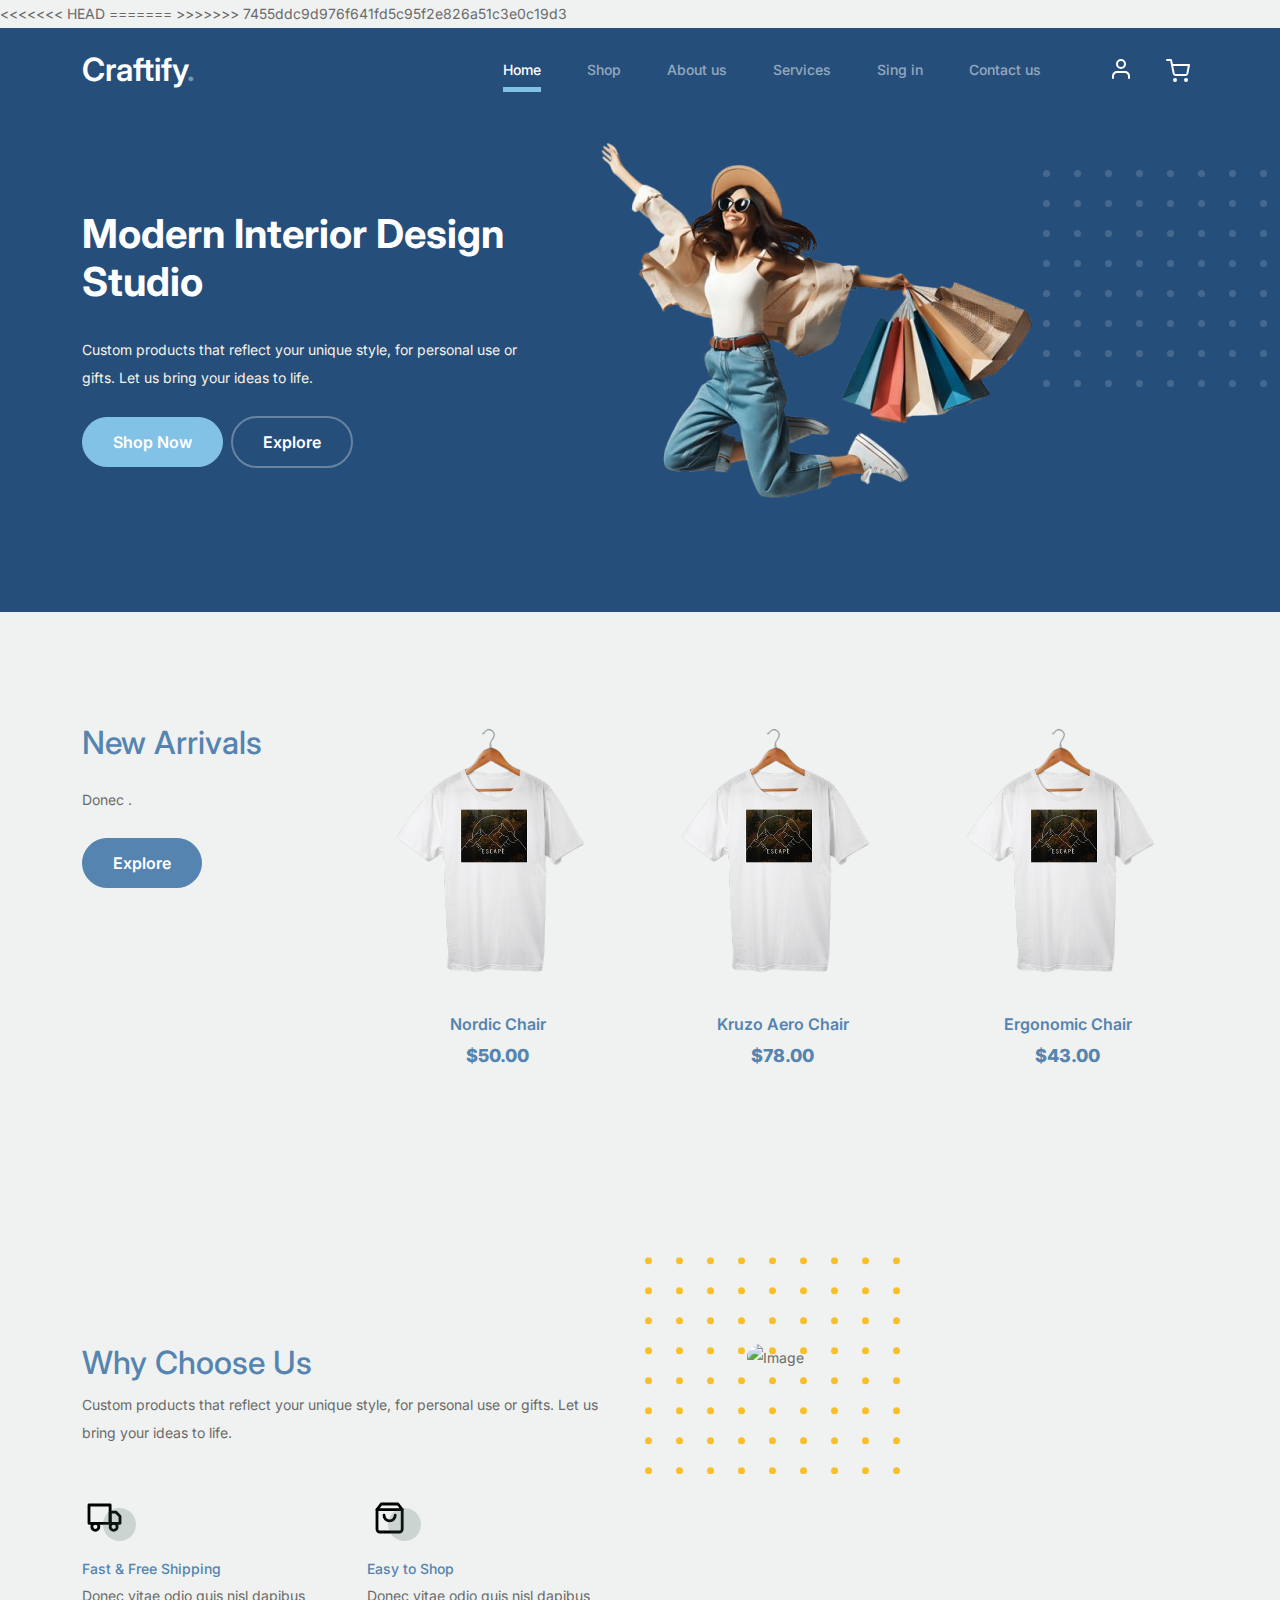
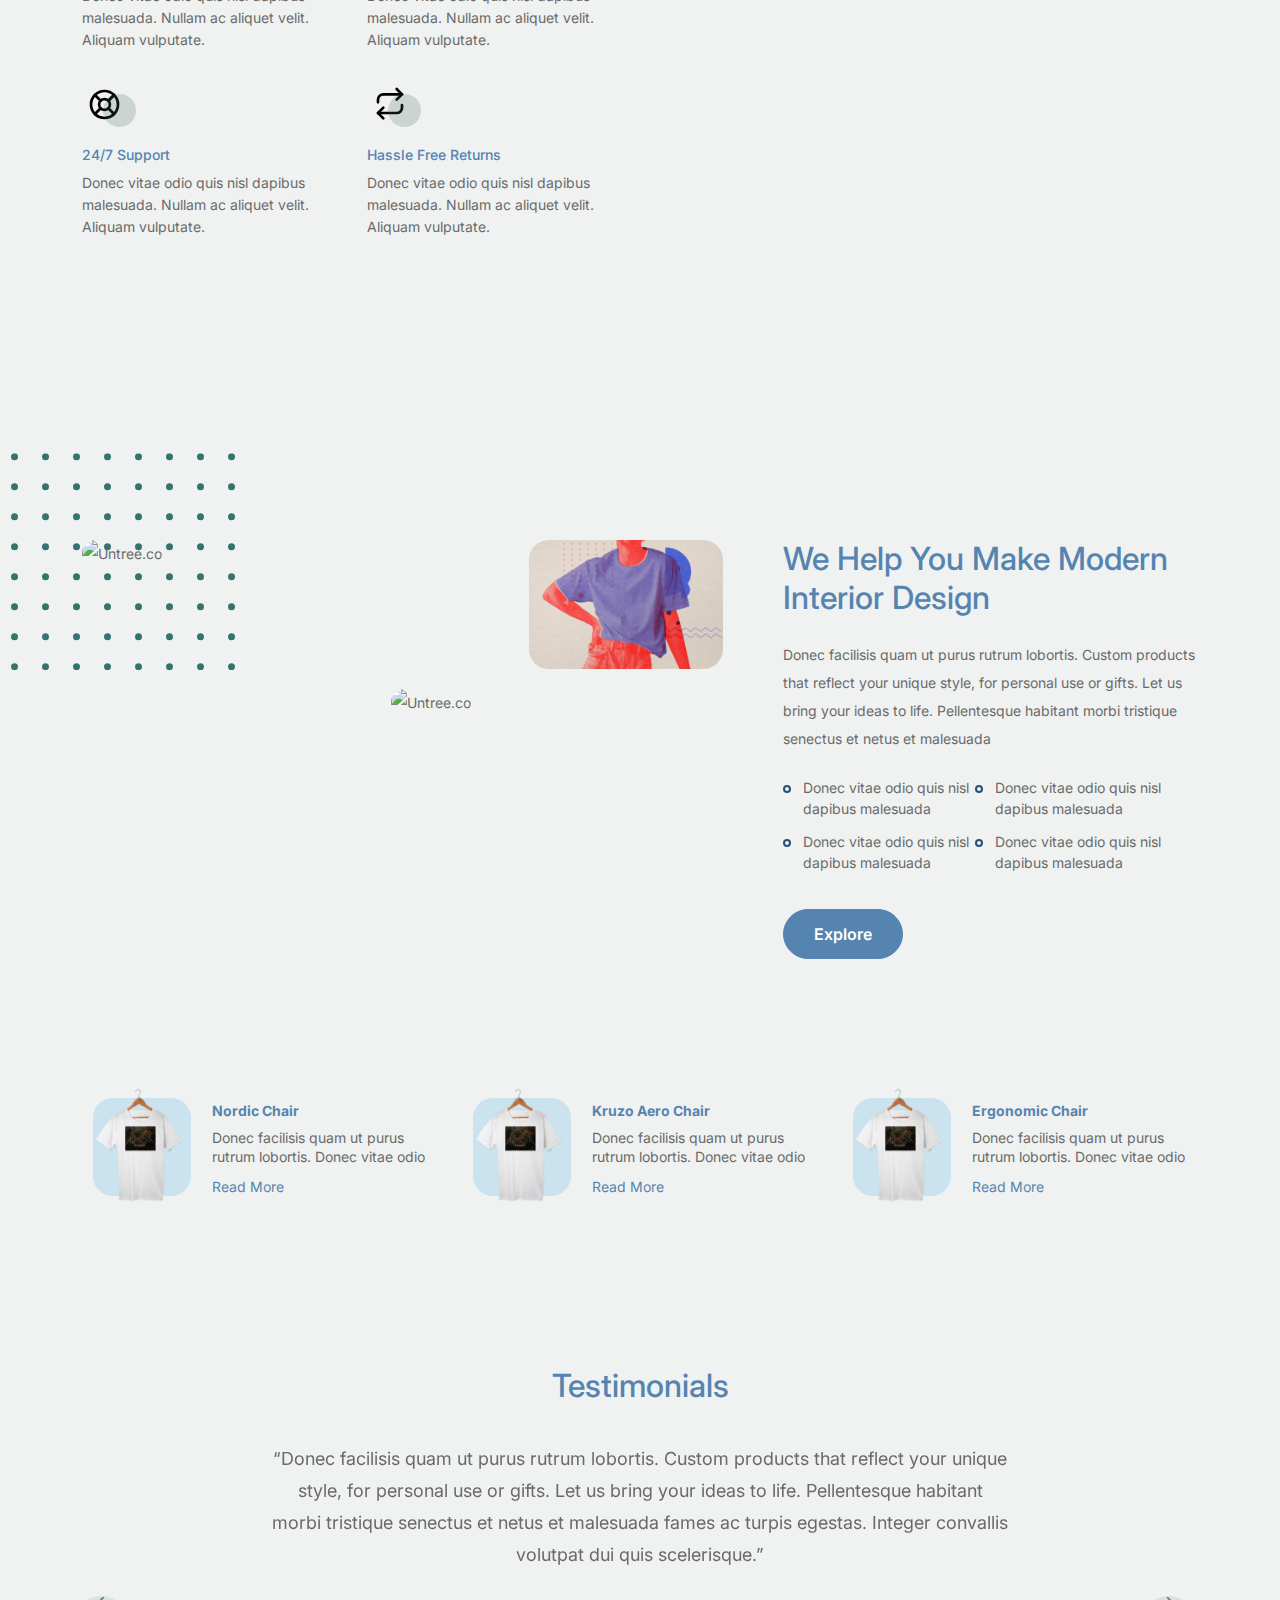
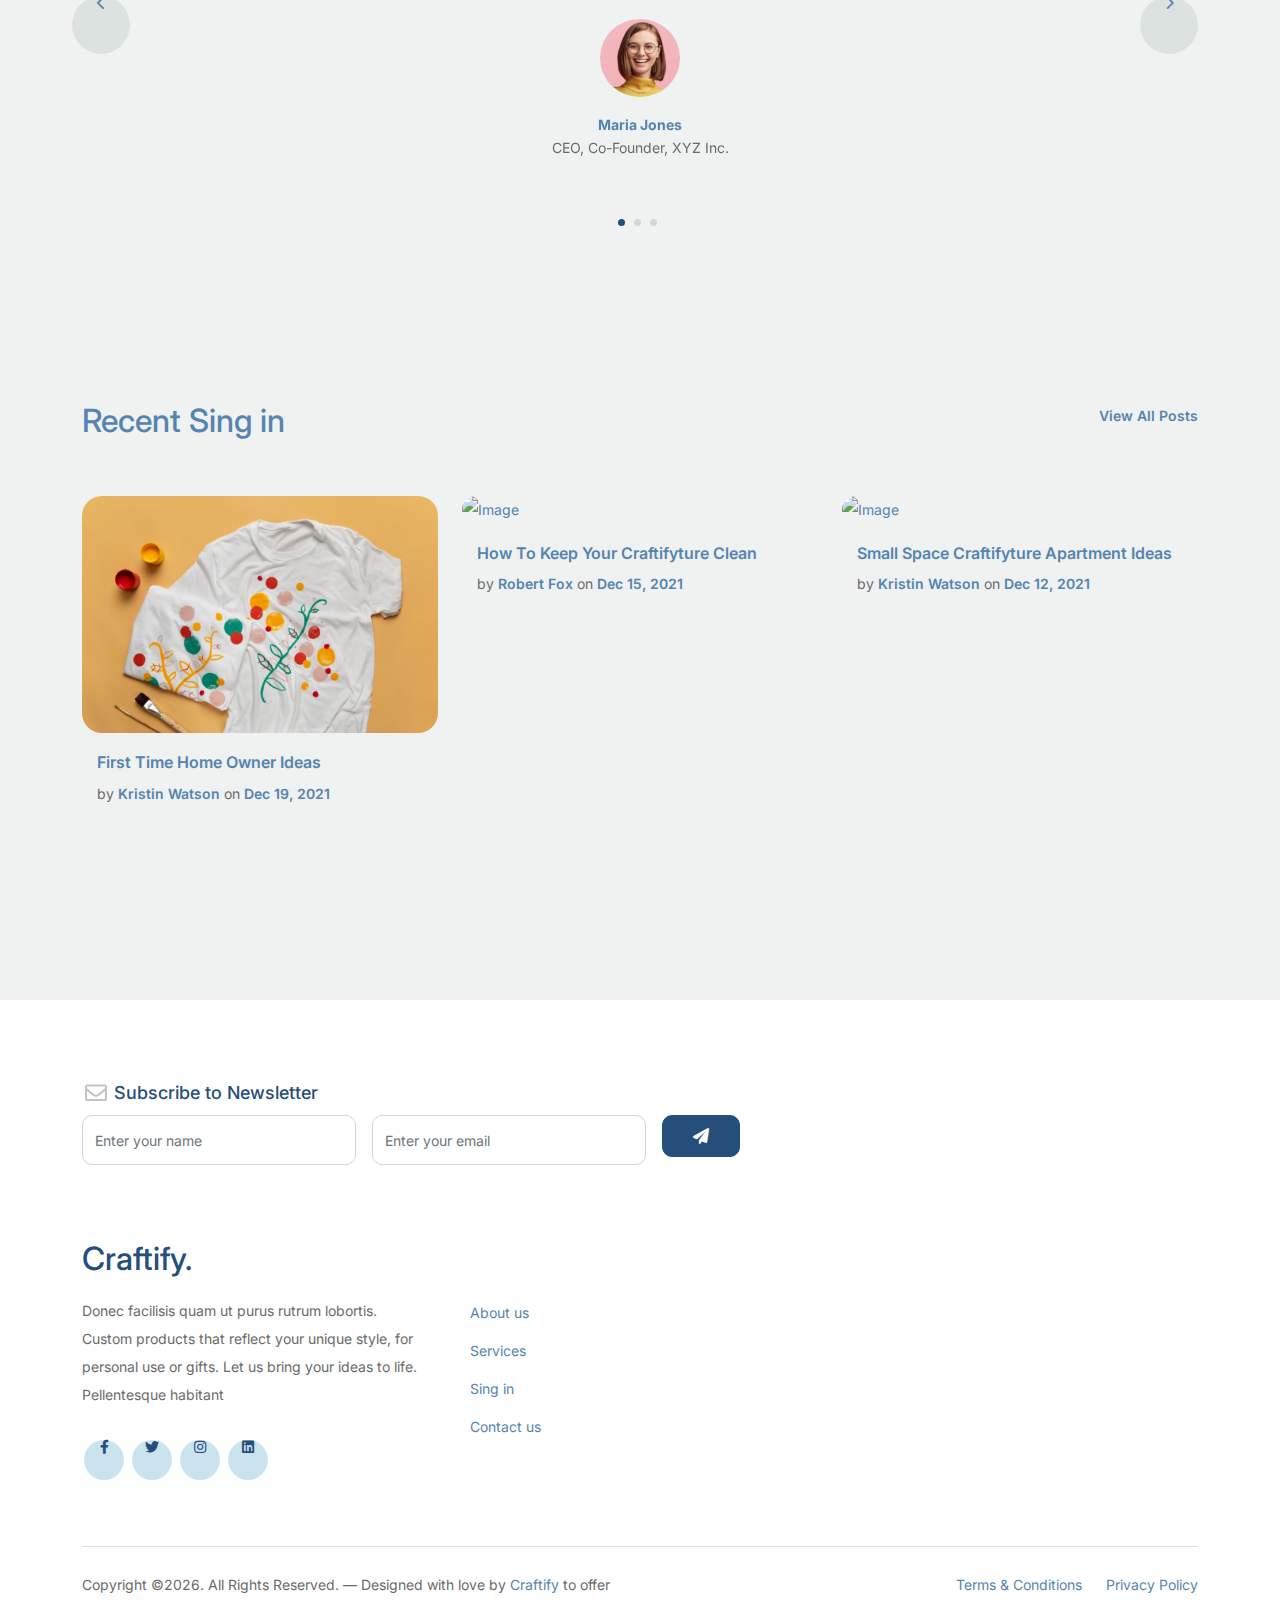
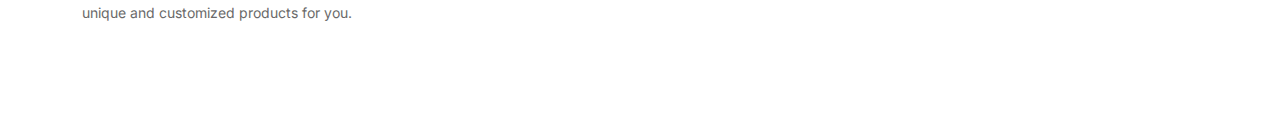
==== commit 48ead749: "CRUD - Product&Cat" ====
--- a/public/furni-ed/index.html
+++ b/public/furni-ed/index.html
@@ -1,3 +1,5 @@
+<<<<<<< HEAD
+=======
 <!-- /*
 * Bootstrap 5
 * Template Name: Craftify
@@ -5,6 +7,7 @@
 * Template URI: https://untree.co/
 * License: https://creativecommons.org/licenses/by/3.0/
 */ -->
+>>>>>>> 7455ddc9d976f641fd5c95f2e826a51c3e0c19d3
 <!doctype html>
 <html lang="en">
 <head>
